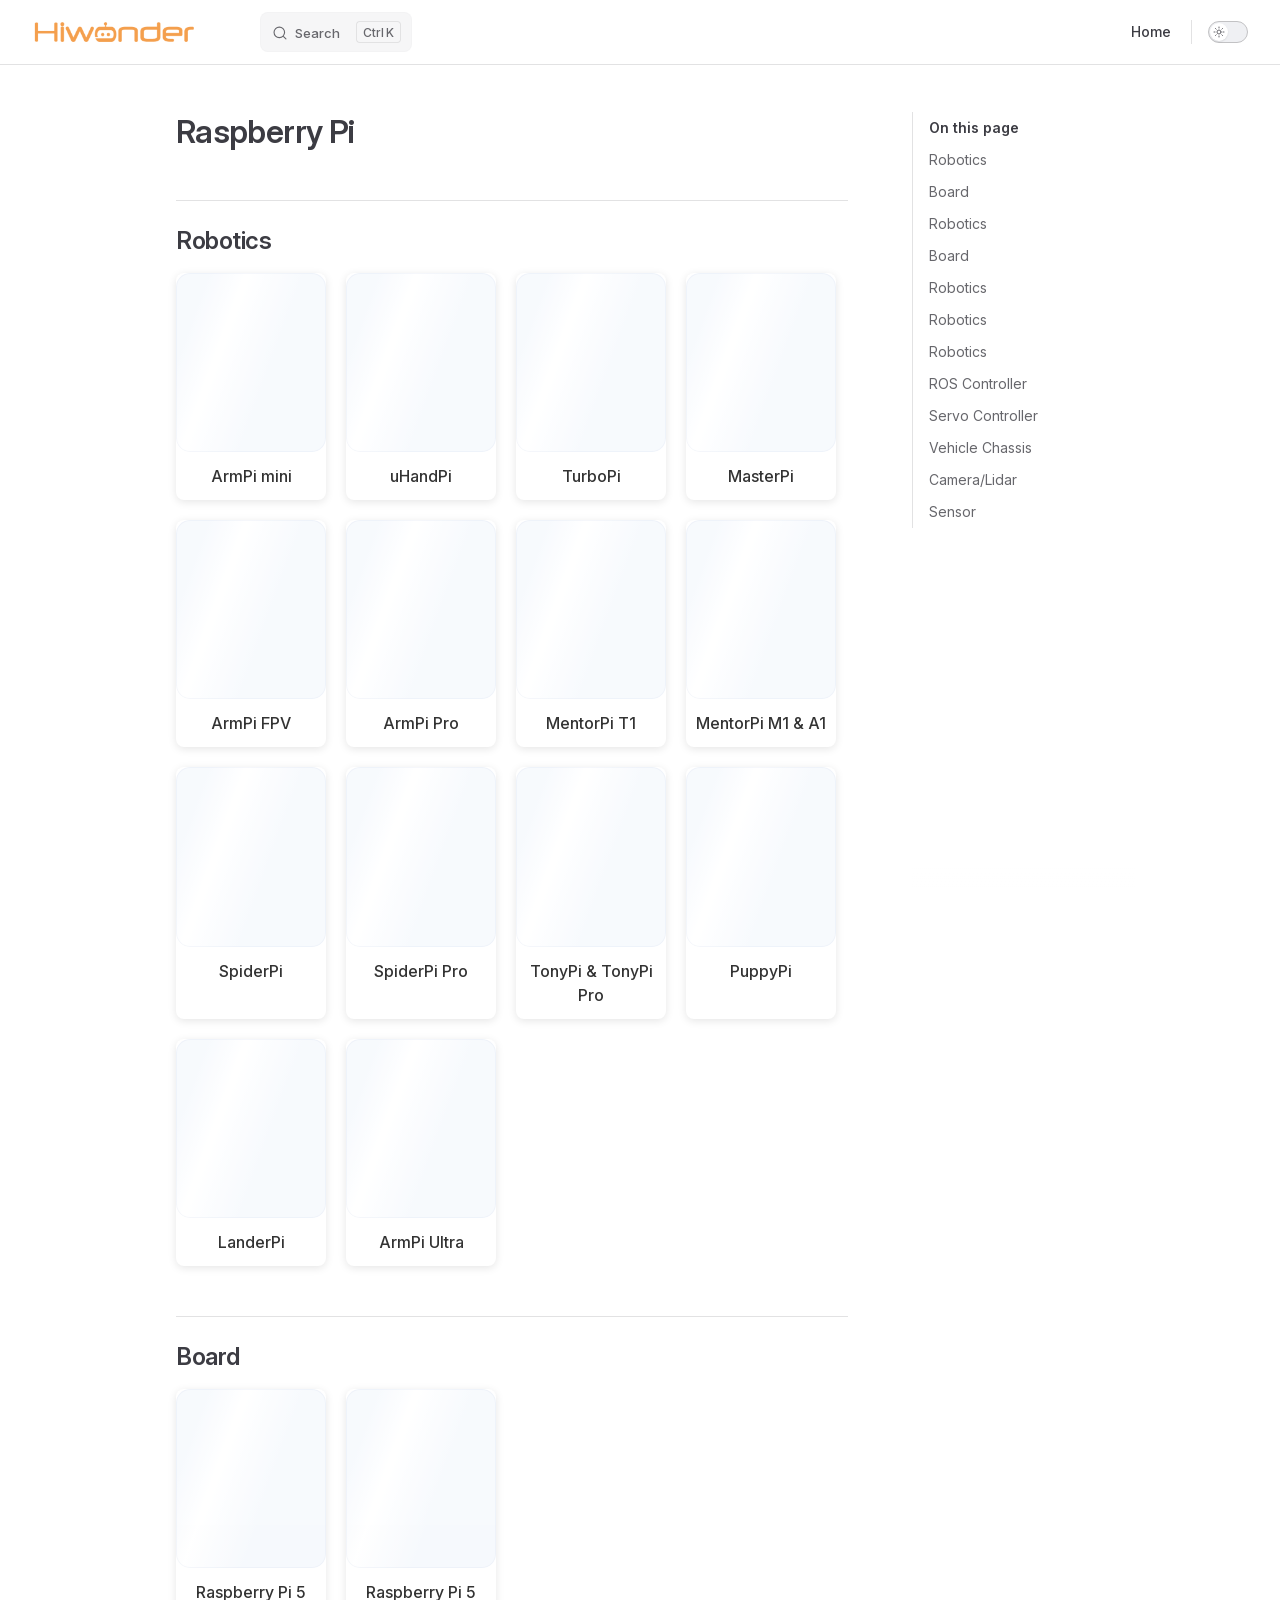
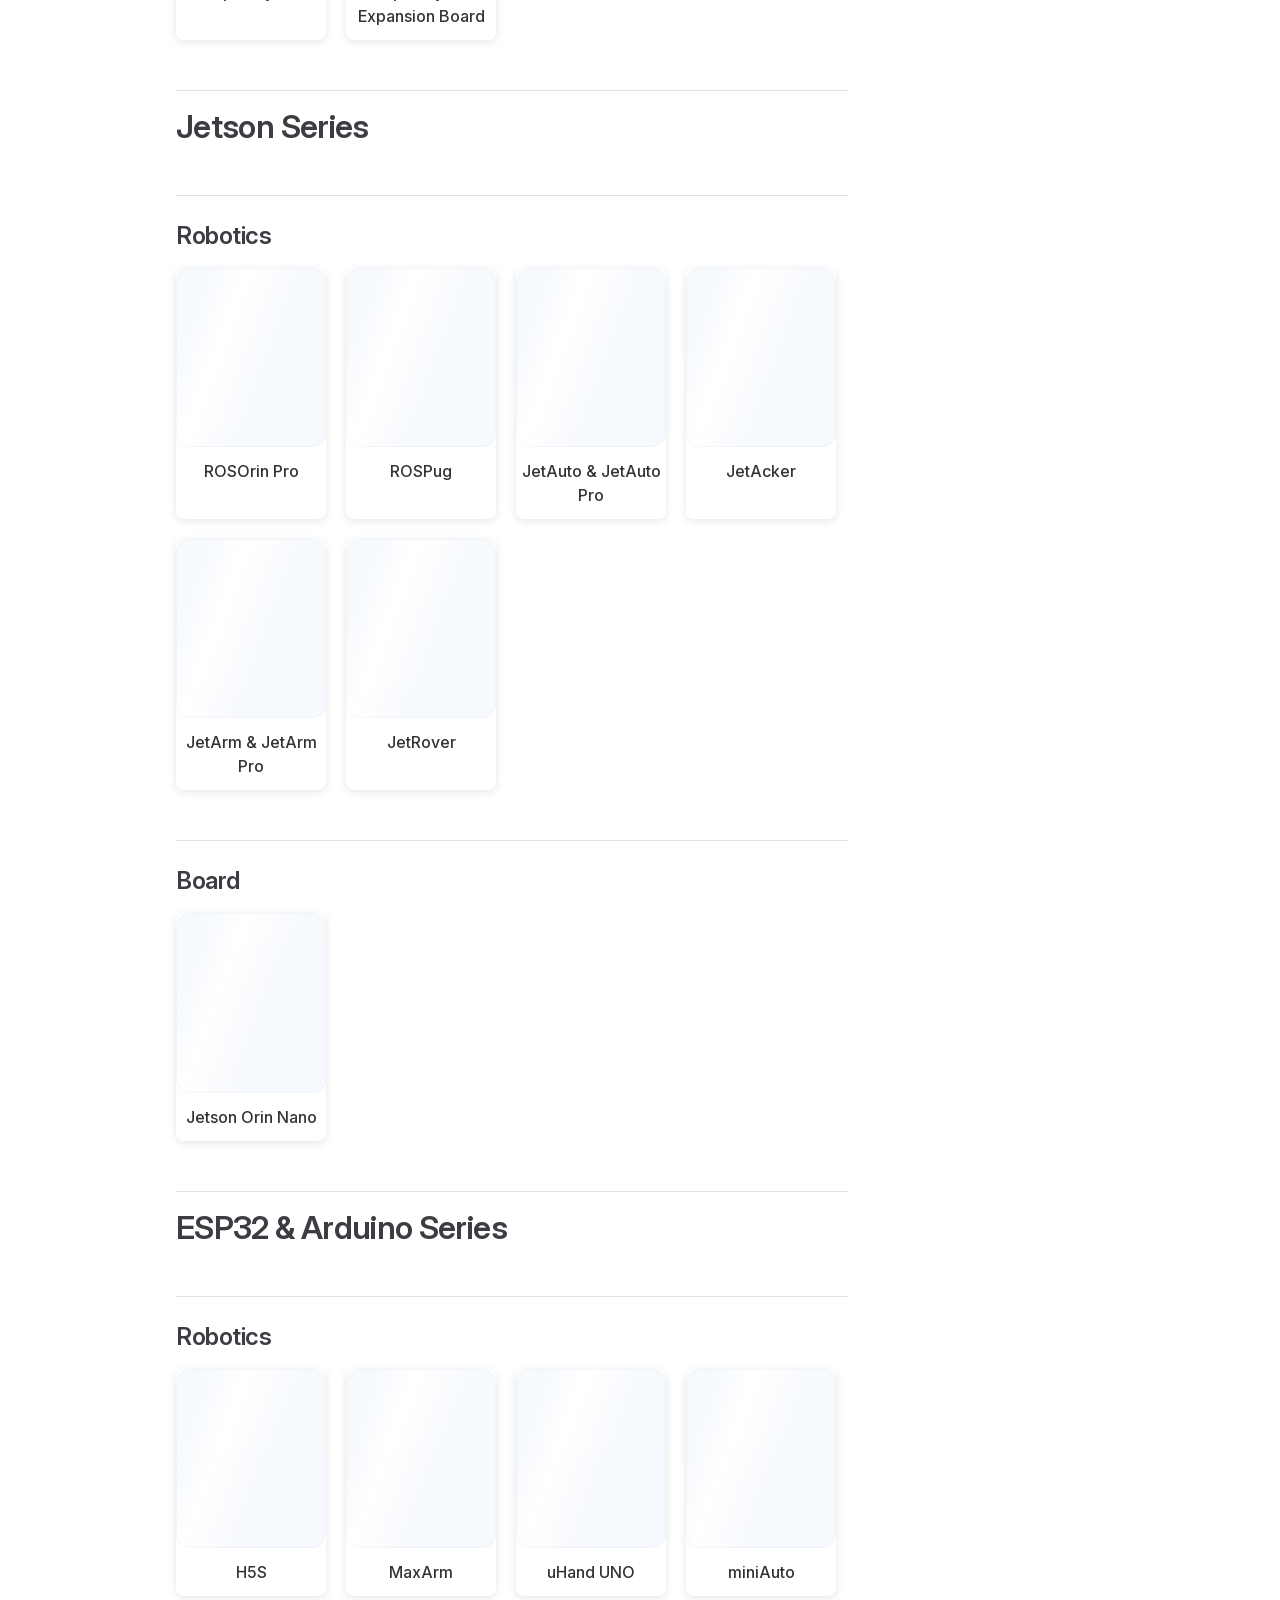
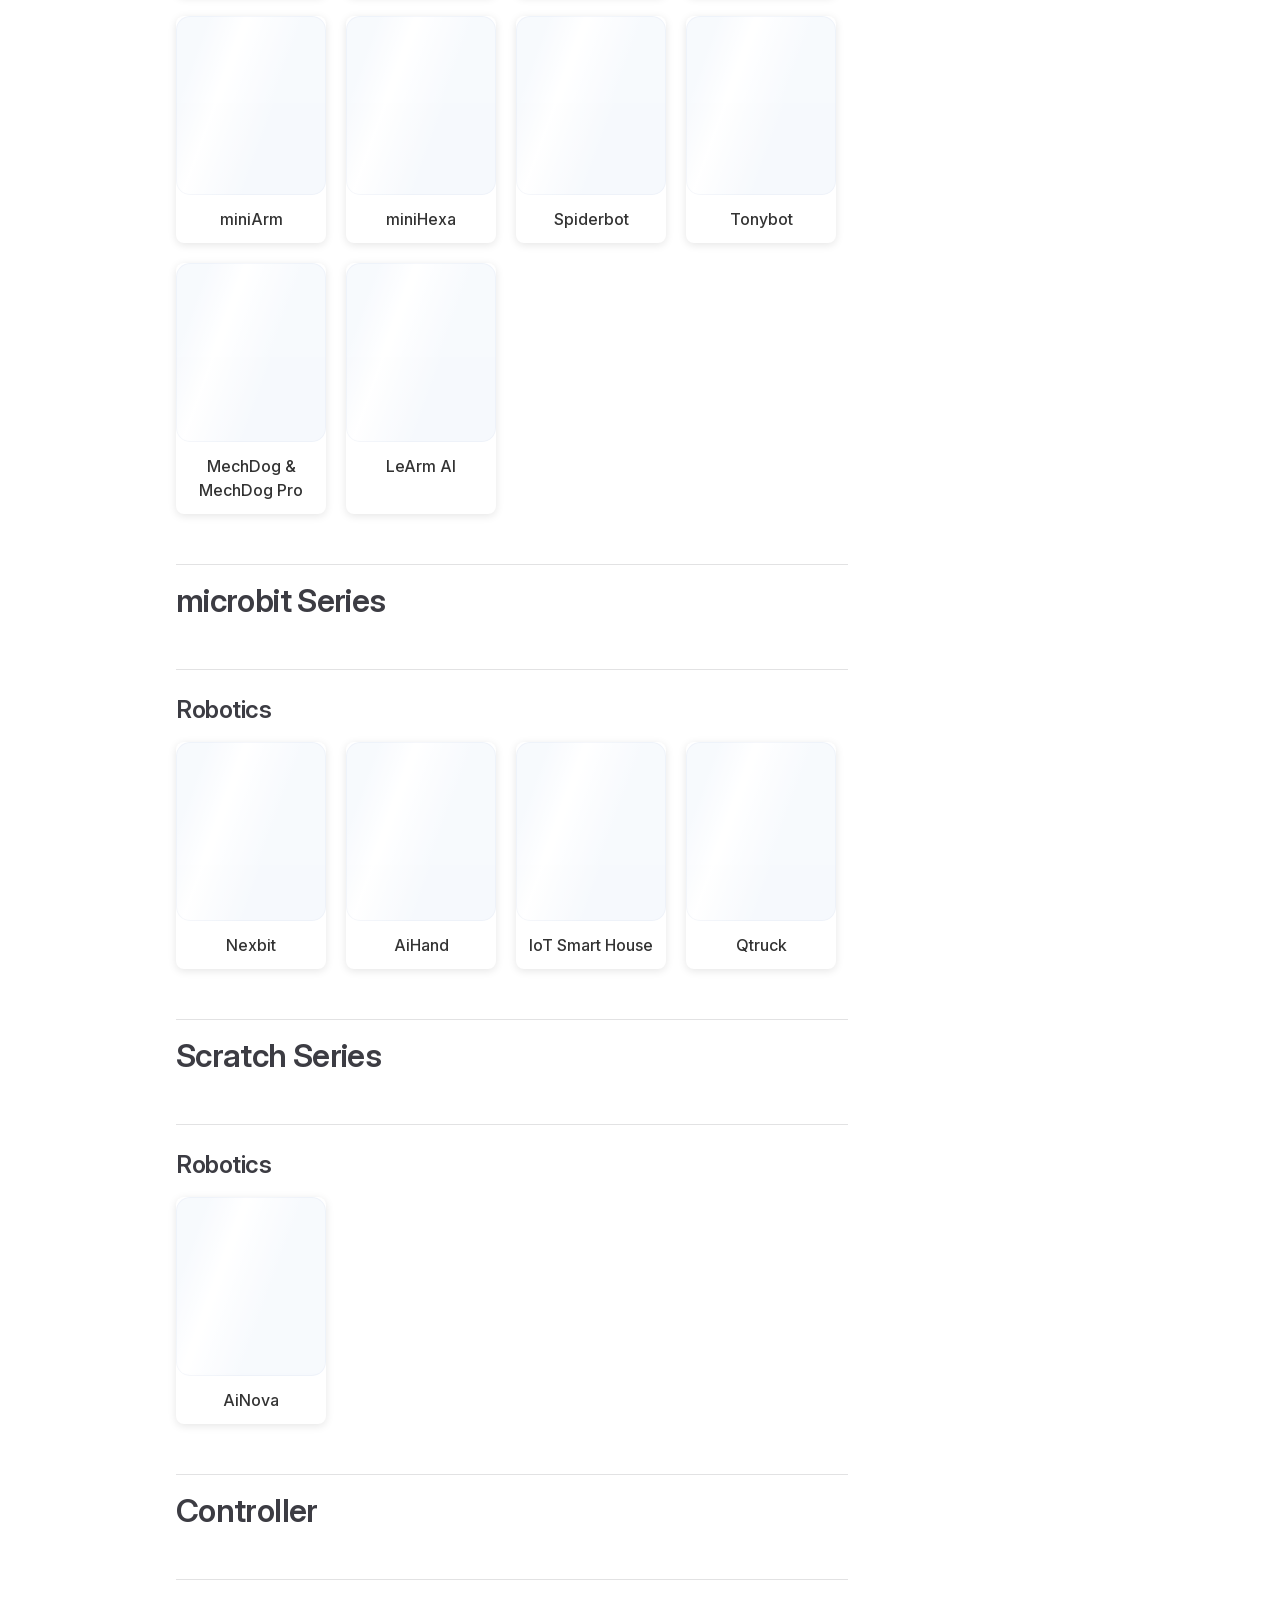
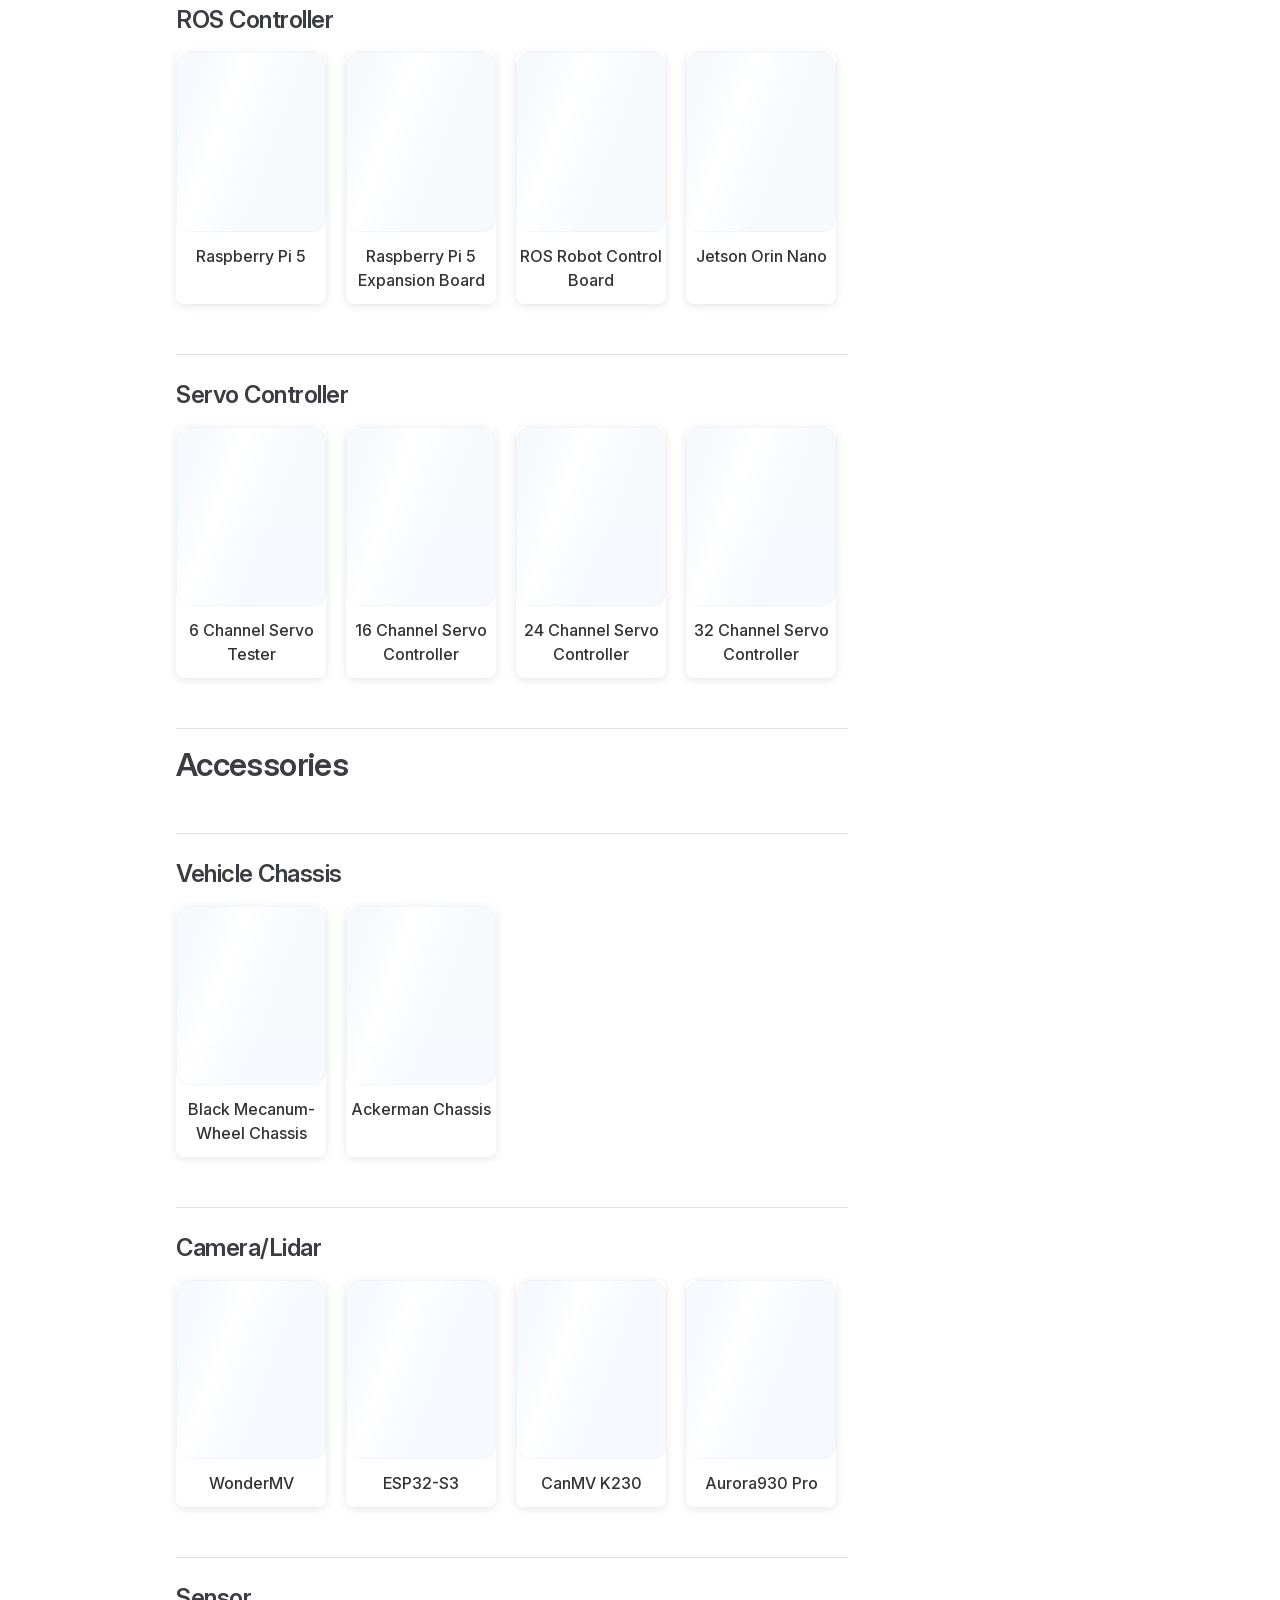
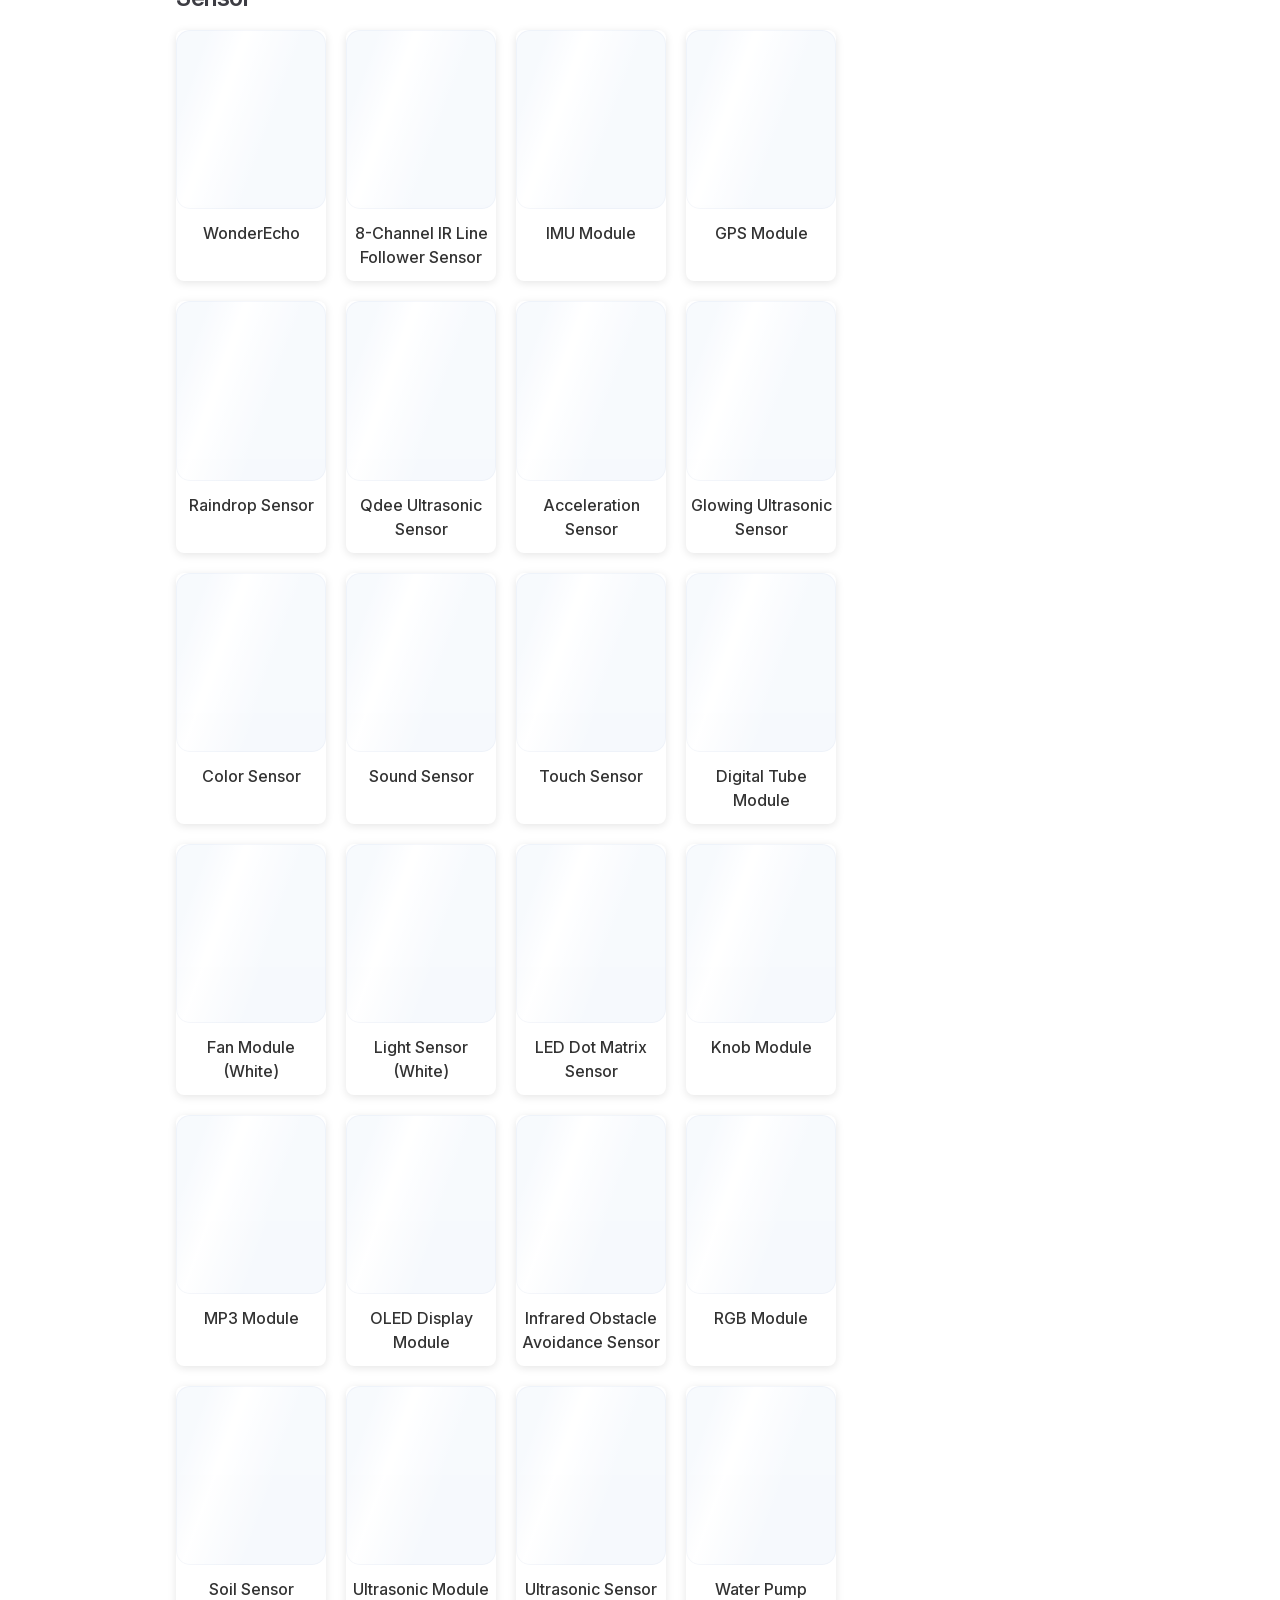
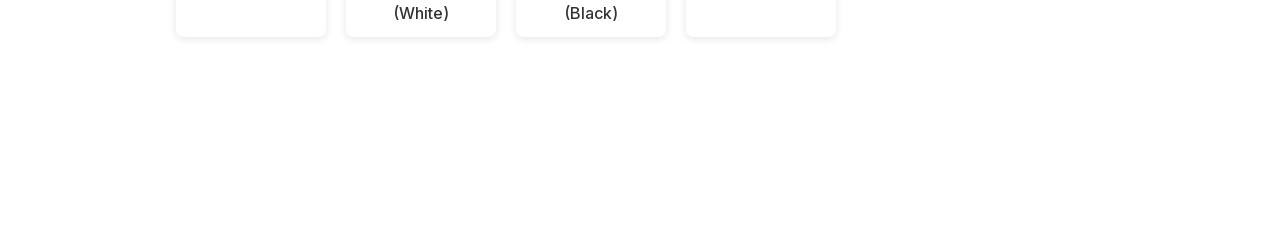
==== index.html @ 795256fa "内容修改" ====
﻿<!DOCTYPE html>
<html>
<head>
  <meta charset="utf-8">
  <meta http-equiv="refresh" content="0;url=/projects/Hiwonder-docs/en/latest/docs/index.html">
  <title>Hiwonder Docs</title>
</head>
<body>
  <a href="/projects/Hiwonder-docs/en/latest/docs/index.html">Click here if you are not redirected automatically.</a>
</body>
</html>
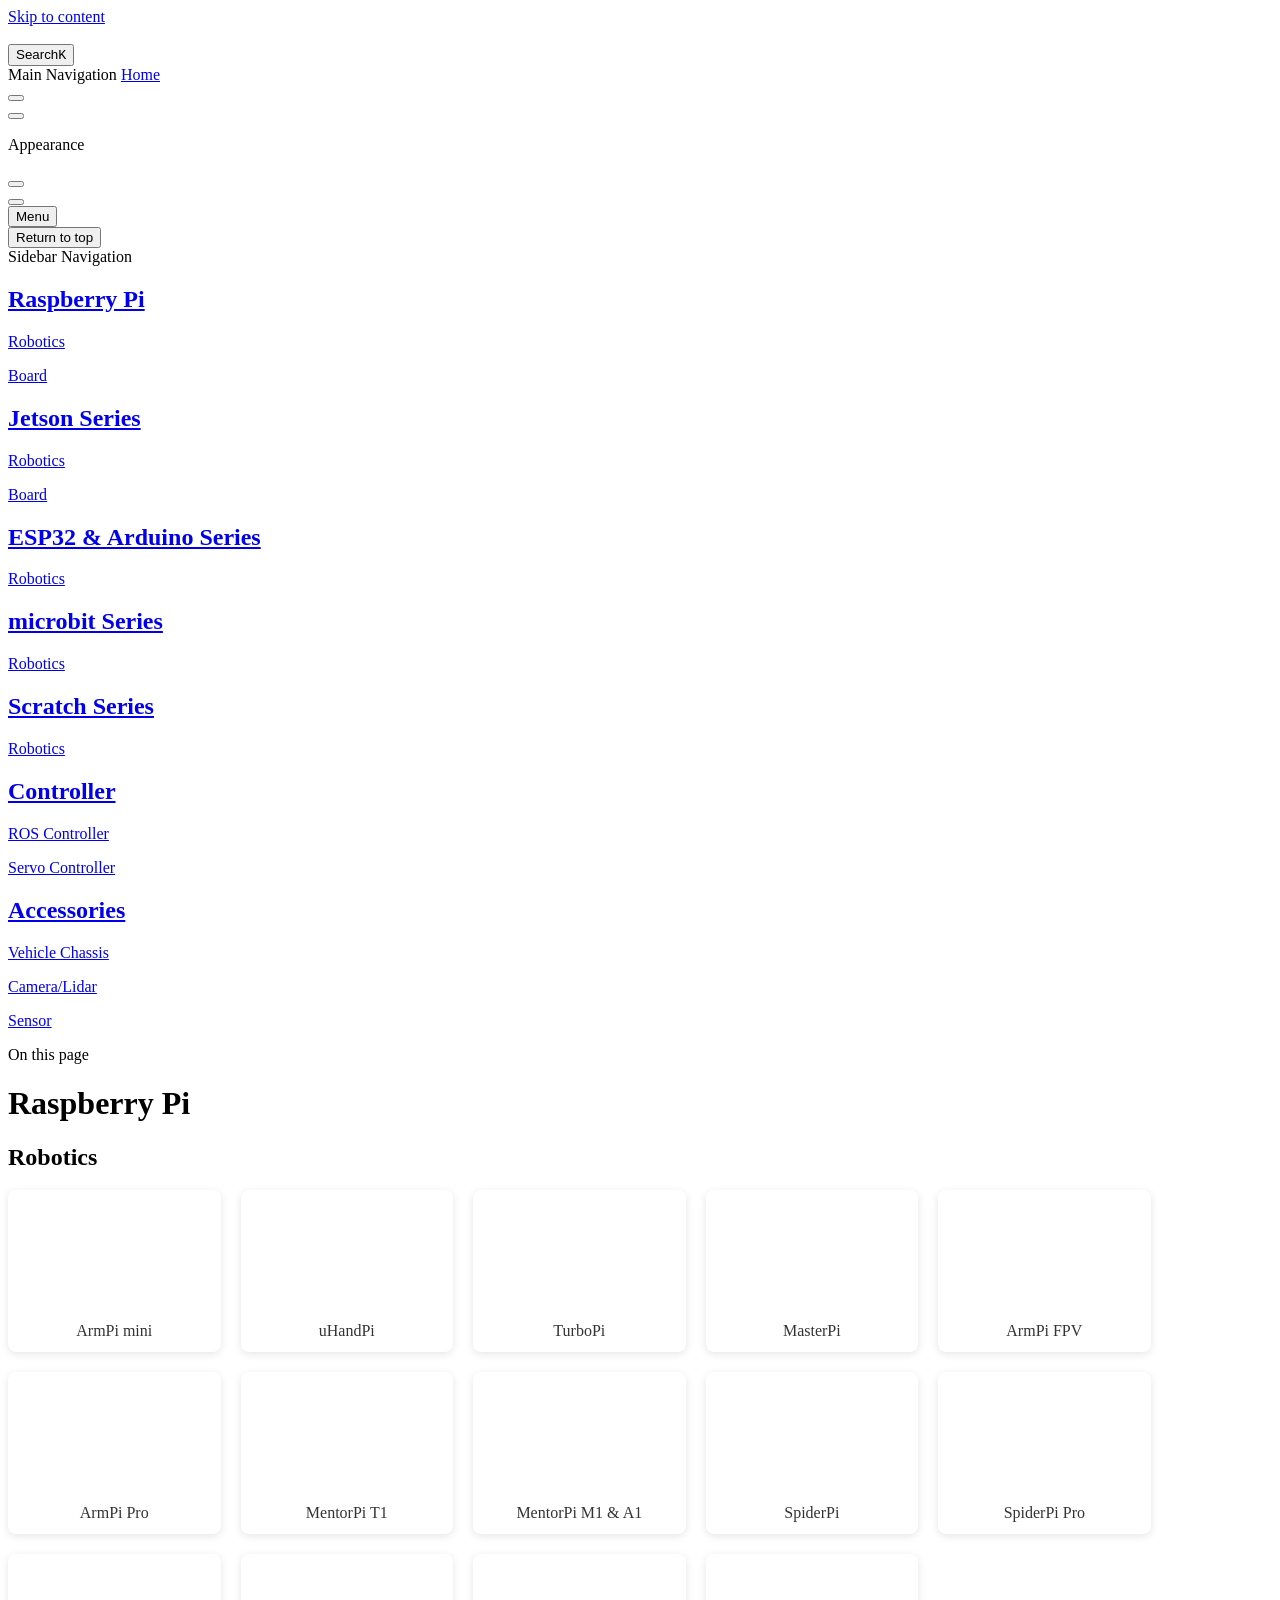
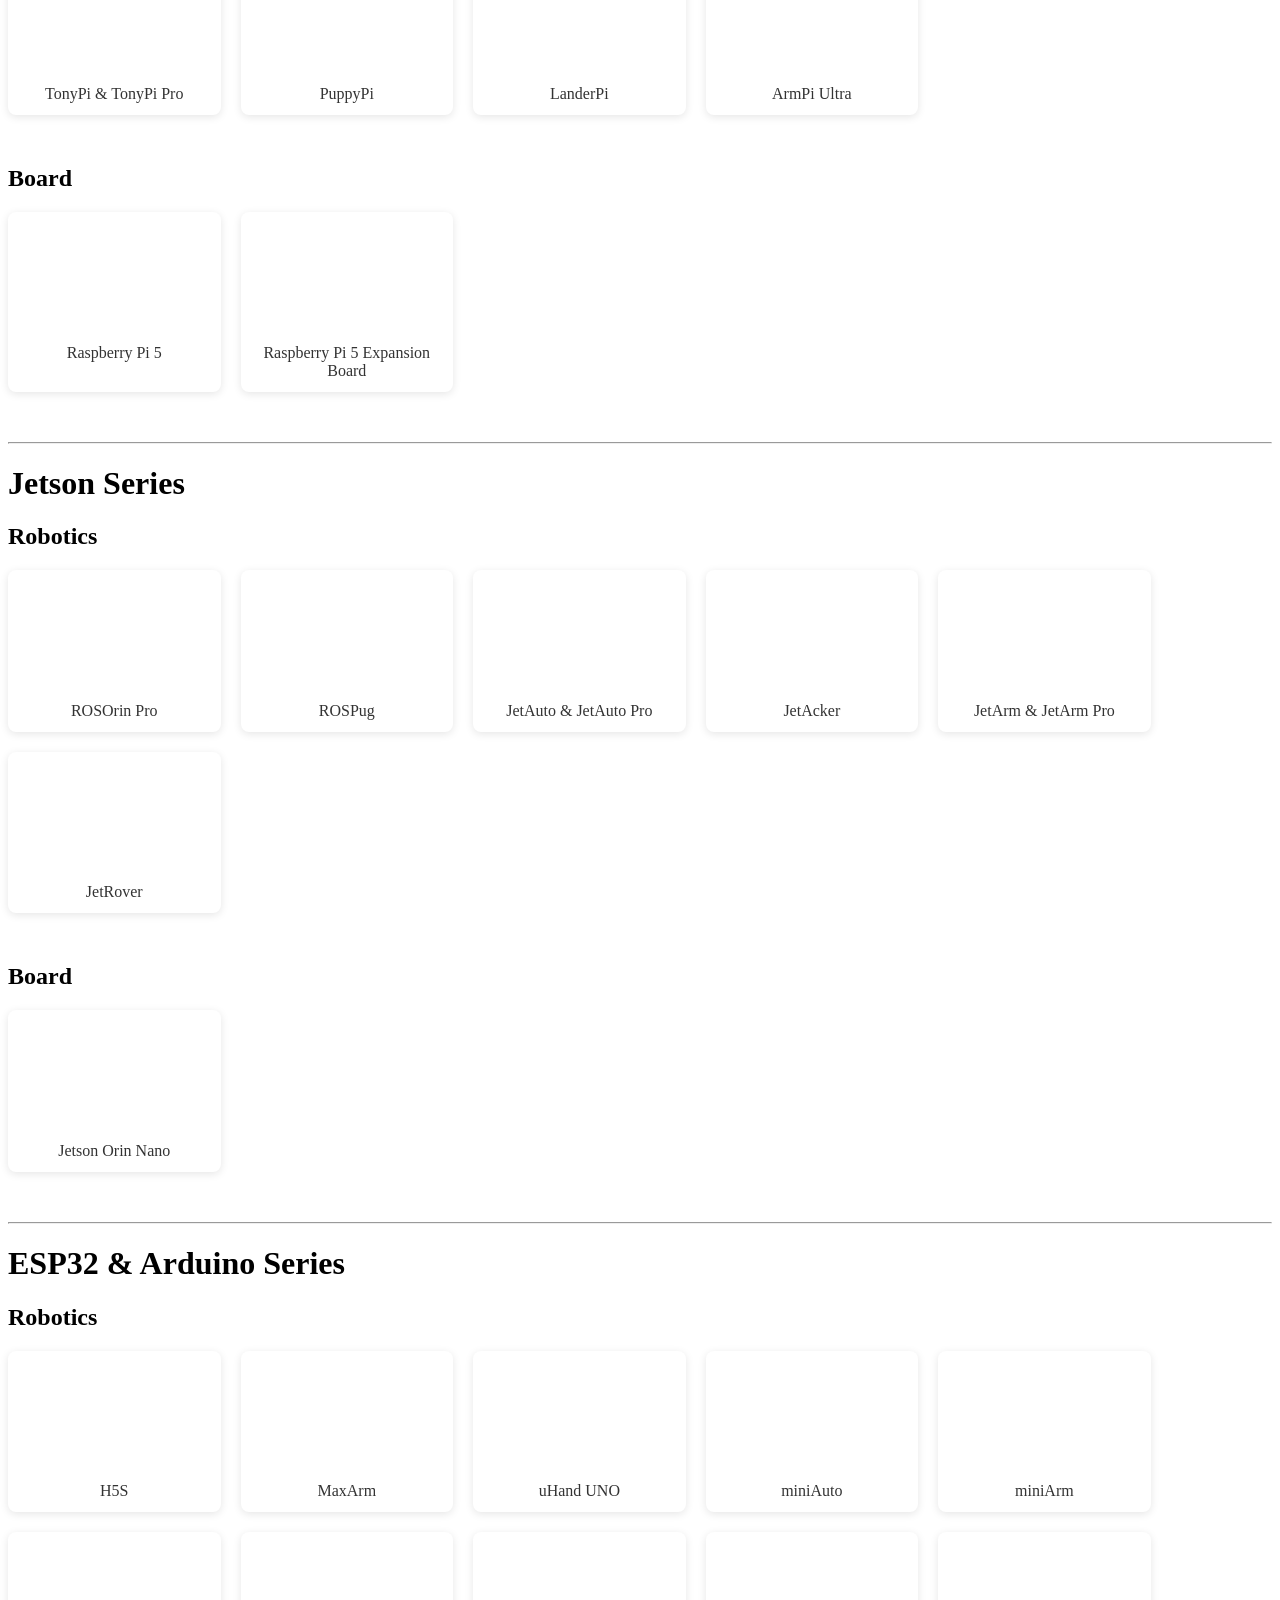
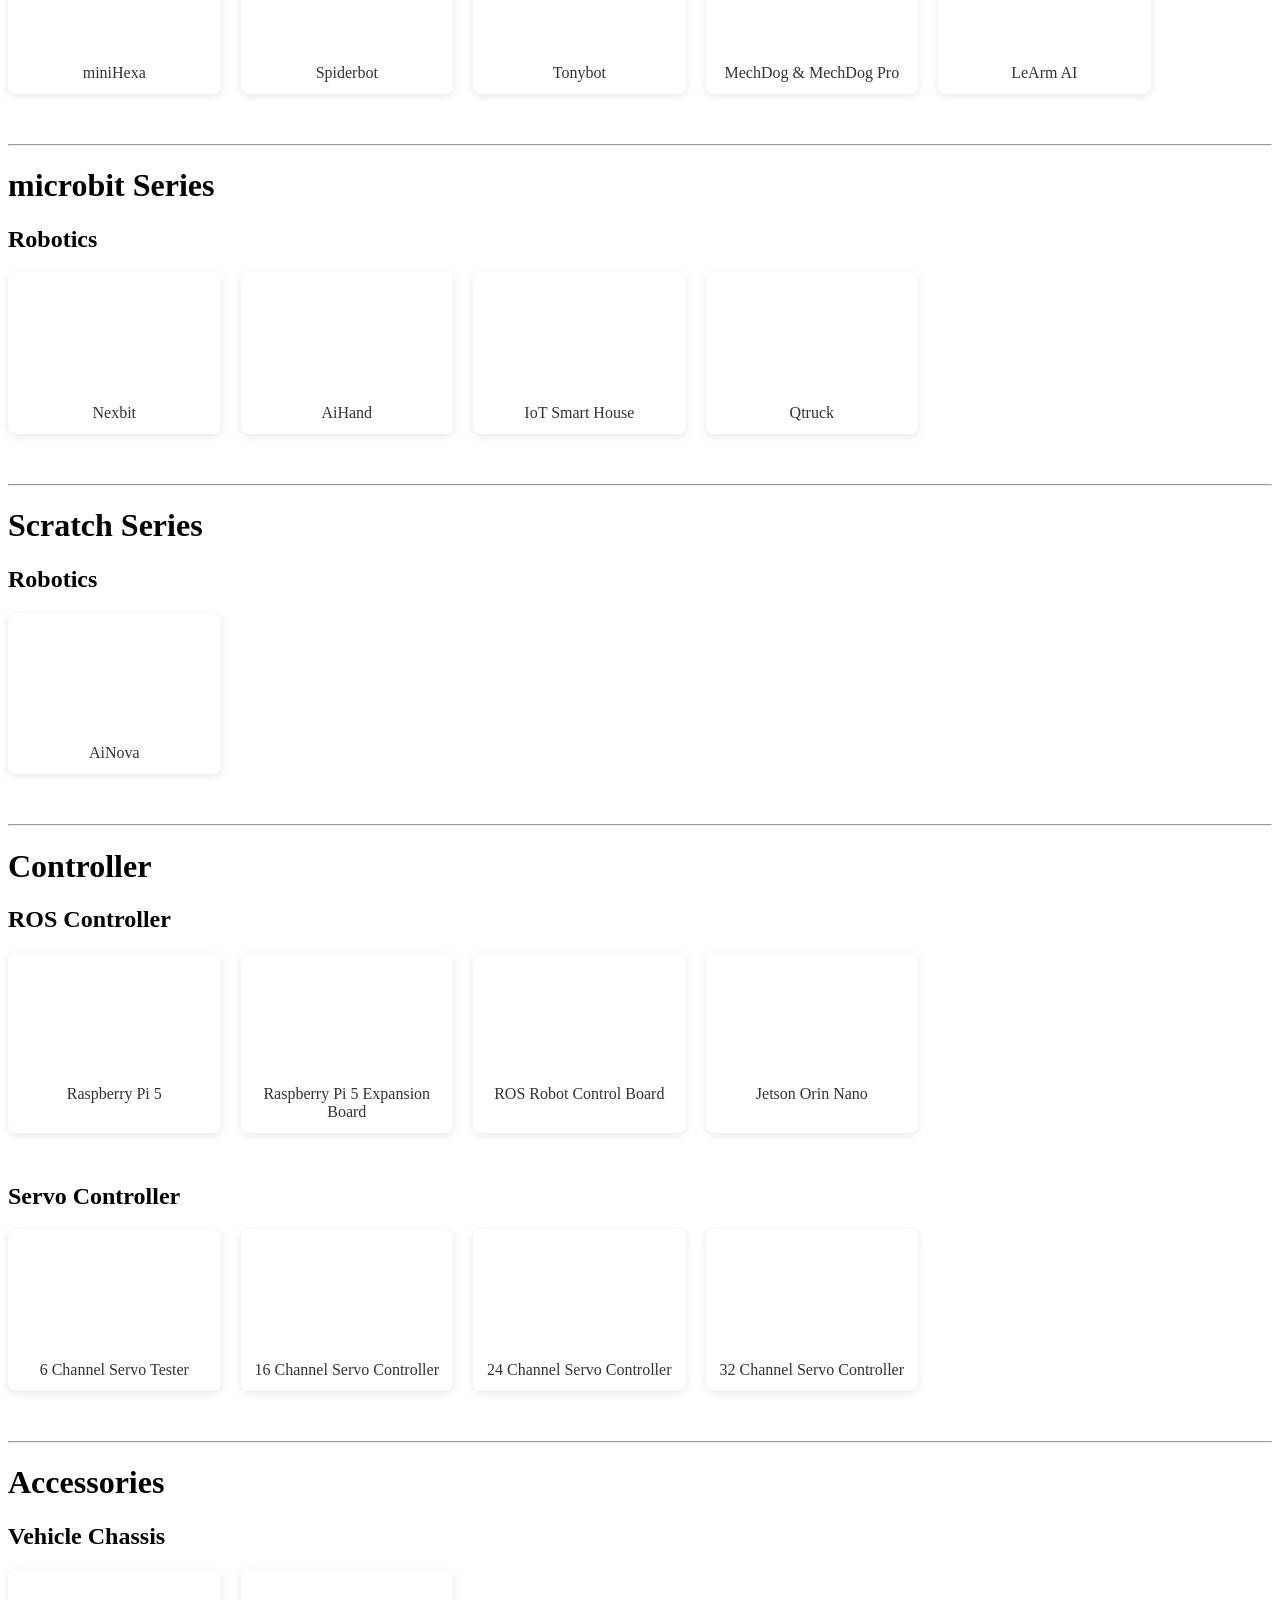
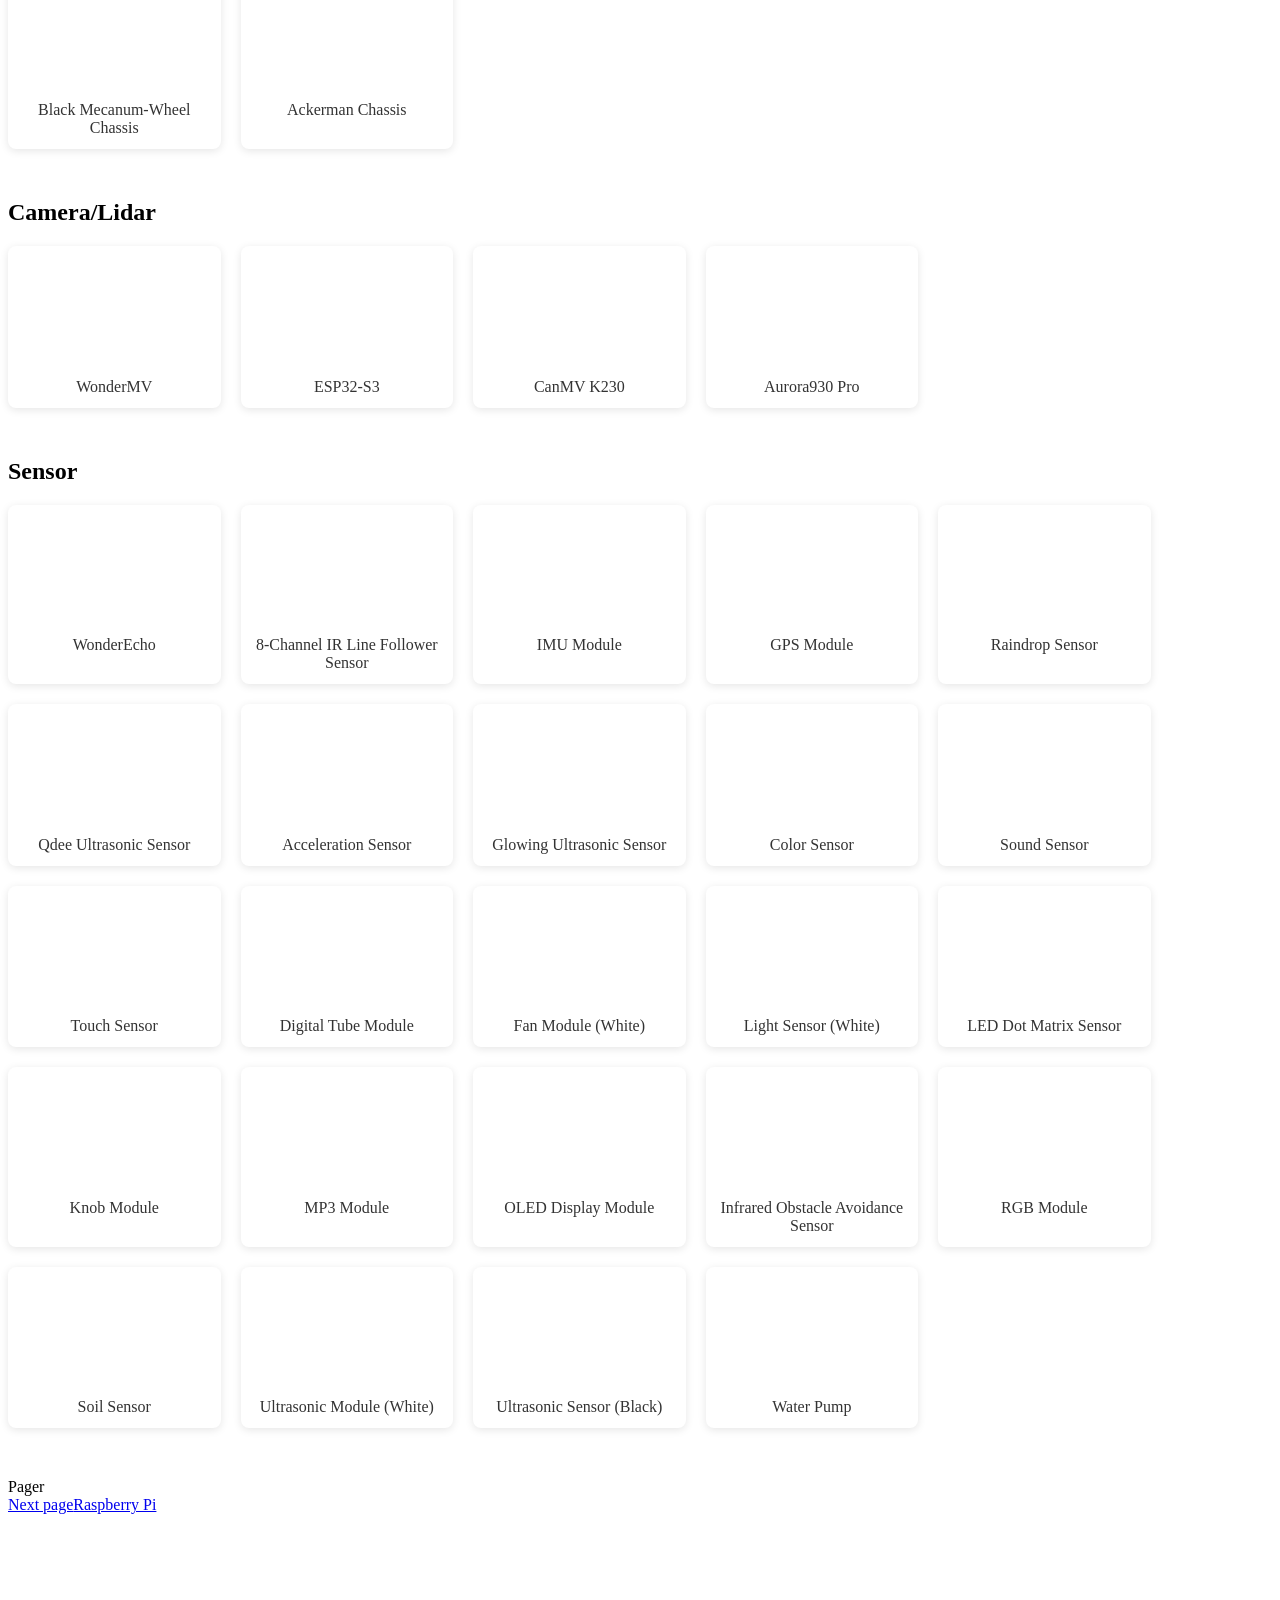
==== commit 32a9eca6: "内容修改" ====
--- a/index.html
+++ b/index.html
@@ -2,10 +2,10 @@
 <html>
 <head>
   <meta charset="utf-8">
-  <meta http-equiv="refresh" content="0;url=/projects/Hiwonder-docs/en/latest/docs/index.html">
+  <meta http-equiv="refresh" content="0;url=projects/Hiwonder-docs/en/latest/">
   <title>Hiwonder Docs</title>
 </head>
 <body>
-  <a href="/projects/Hiwonder-docs/en/latest/docs/index.html">Click here if you are not redirected automatically.</a>
+  <a href="projects/Hiwonder-docs/en/latest/">Click here if you are not redirected automatically.</a>
 </body>
 </html>
